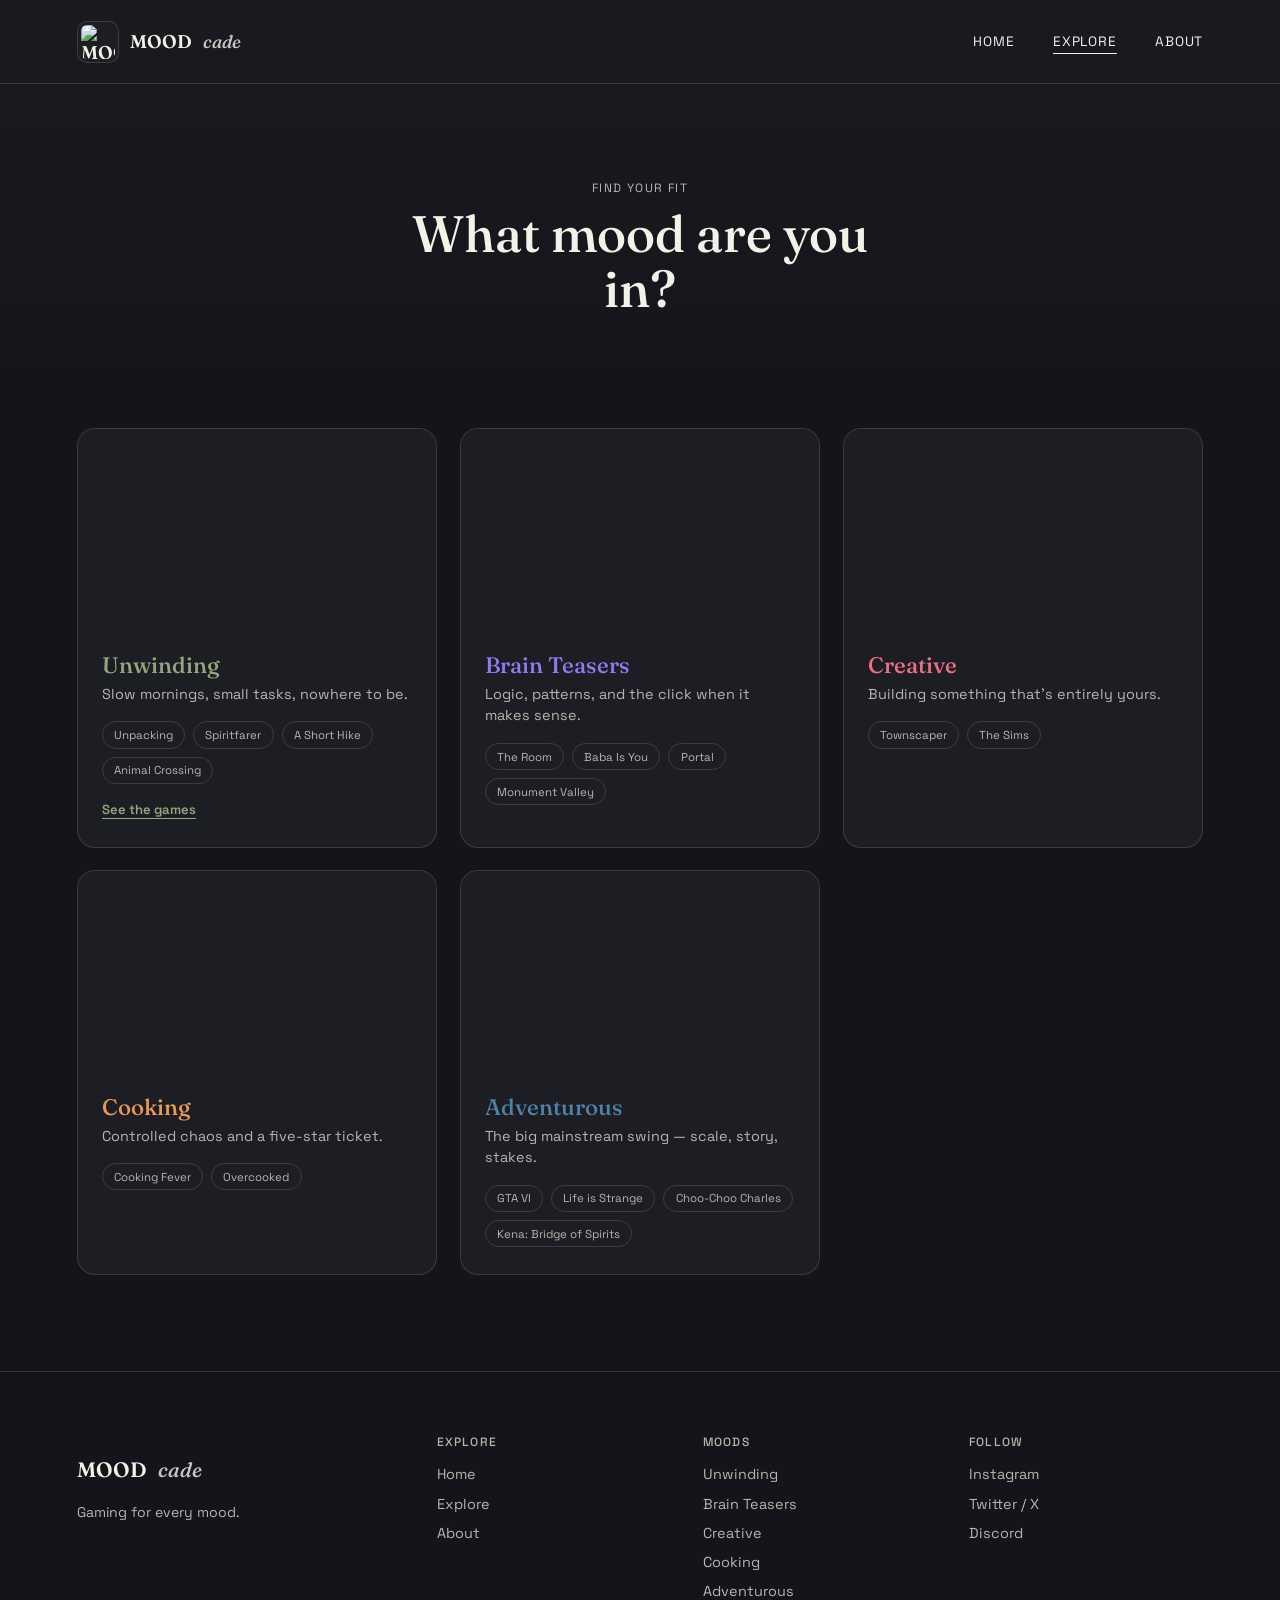
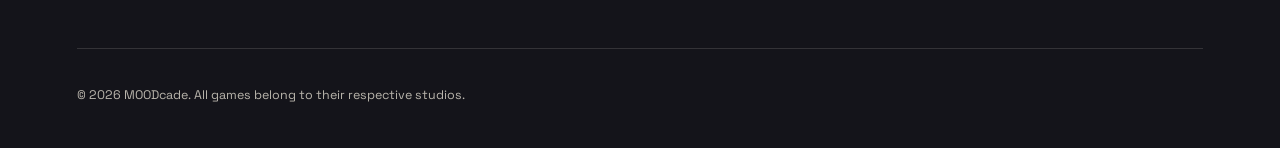
==== categories.html @ bcb3ae20 "some changes" ====
<!DOCTYPE html>
<html lang="en">
<head>
<meta charset="UTF-8">
<meta name="viewport" content="width=device-width, initial-scale=1.0">
<title>Explore — MOODcade</title>
<link rel="stylesheet" href="styles.css">
</head>
<body>

  <nav class="nav">
    <div class="nav__bg"></div>
    <div class="nav__content">
      <a href="index.html" class="brand">
        <img src="images/logo-cat.png" alt="MOODcade" class="brand-mark">
        MOOD<span>cade</span>
      </a>
      <ul class="nav__links">
        <li><a href="index.html">Home</a></li>
        <li><a href="categories.html" aria-current="page">Explore</a></li>
        <li><a href="index.html#about">About</a></li>
      </ul>
    </div>
  </nav>

  <header class="page-head">
    <div class="page-head__media"></div>
    <div class="page-head__scrim"></div>
    <div class="page-head__inner">
      <p class="page-head__eyebrow">Find your fit</p>
      <h1>What mood are you in?</h1>
    </div>
  </header>

  <main class="mood-grid">

    <article class="mood-card" id="cozy">
      <div class="mood-card__media"></div>
      <div class="mood-card__body">
        <h2>Unwinding</h2>
        <p>Slow mornings, small tasks, nowhere to be.</p>
        <ul class="mood-card__games">
          <li>Unpacking</li>
          <li>Spiritfarer</li>
          <li>A Short Hike</li>
          <li>Animal Crossing</li>
        </ul>
        <a href="game-details.html" class="mood-card__link">See the games</a>
      </div>
    </article>

    <article class="mood-card mood-card--puzzle" id="puzzle">
      <div class="mood-card__media"></div>
      <div class="mood-card__body">
        <h2>Brain Teasers</h2>
        <p>Logic, patterns, and the click when it makes sense.</p>
        <ul class="mood-card__games">
          <li>The Room</li>
          <li>Baba Is You</li>
          <li>Portal</li>
          <li>Monument Valley</li>
        </ul>
      </div>
    </article>

    <article class="mood-card mood-card--create" id="create">
      <div class="mood-card__media"></div>
      <div class="mood-card__body">
        <h2>Creative</h2>
        <p>Building something that's entirely yours.</p>
        <ul class="mood-card__games">
          <li>Townscaper</li>
          <li>The Sims</li>
        </ul>
      </div>
    </article>

    <article class="mood-card mood-card--cook" id="cook">
      <div class="mood-card__media"></div>
      <div class="mood-card__body">
        <h2>Cooking</h2>
        <p>Controlled chaos and a five-star ticket.</p>
        <ul class="mood-card__games">
          <li>Cooking Fever</li>
          <li>Overcooked</li>
        </ul>
      </div>
    </article>

    <article class="mood-card mood-card--adventure" id="adventure">
      <div class="mood-card__media"></div>
      <div class="mood-card__body">
        <h2>Adventurous</h2>
        <p>The big mainstream swing — scale, story, stakes.</p>
        <ul class="mood-card__games">
          <li>GTA VI</li>
          <li>Life is Strange</li>
          <li>Choo-Choo Charles</li>
          <li>Kena: Bridge of Spirits</li>
        </ul>
      </div>
    </article>

  </main>

  <footer class="footer">
    <div class="footer__top">
      <div class="footer__brand">
        <p class="brand brand--footer">MOOD<span>cade</span></p>
        <p class="footer__tag">Gaming for every mood.</p>
      </div>

      <div class="footer__col">
        <h4>Explore</h4>
        <a href="index.html">Home</a>
        <a href="categories.html">Explore</a>
        <a href="index.html#about">About</a>
      </div>

      <div class="footer__col">
        <h4>Moods</h4>
        <a href="#cozy">Unwinding</a>
        <a href="#puzzle">Brain Teasers</a>
        <a href="#create">Creative</a>
        <a href="#cook">Cooking</a>
        <a href="#adventure">Adventurous</a>
      </div>

      <div class="footer__col">
        <h4>Follow</h4>
        <a href="#">Instagram</a>
        <a href="#">Twitter / X</a>
        <a href="#">Discord</a>
      </div>
    </div>

    <div class="footer__bottom">
      <p>&copy; 2026 MOODcade. All games belong to their respective studios.</p>
    </div>
  </footer>

</body>
</html>
---- styles.css ----
@import url('https://fonts.googleapis.com/css2?family=Fraunces:ital,opsz,wght@0,9..144,300;0,9..144,500;0,9..144,600;1,9..144,500&family=Space+Grotesk:wght@400;500;600;700&display=swap');

:root {
  --ink: #F4F1E9;
  --ink-dim: #B9B5AC;
  --void: #14141A;
  --void-soft: #1D1D24;
  --line: rgba(244, 241, 233, 0.14);

  --cozy: #93A67E;
  --puzzle: #8C7CF0;
  --create: #EE6E86;
  --cook: #E69A56;
  --adventure: #4F82A6;

  --radius: 18px;
  --ease: cubic-bezier(0.22, 1, 0.36, 1);
}

* { box-sizing: border-box; }

html { scroll-behavior: smooth; }

body {
  margin: 0;
  background: var(--void);
  color: var(--ink);
  font-family: 'Space Grotesk', sans-serif;
  -webkit-font-smoothing: antialiased;
}

h1, h2, h3, h4 {
  font-family: 'Fraunces', serif;
  font-weight: 500;
  line-height: 1.08;
  margin: 0;
}

a { color: inherit; text-decoration: none; }

a:focus-visible, [tabindex]:focus-visible {
  outline: 2px solid var(--ink);
  outline-offset: 4px;
  border-radius: 4px;
}

@media (prefers-reduced-motion: reduce) {
  *, *::before, *::after {
    animation-duration: 0.001ms !important;
    animation-iteration-count: 1 !important;
    scroll-behavior: auto !important;
  }
}

/* =====================================================
   BACKGROUND IMAGES — how this works on every section below

   Each banner (nav, hero, page header) is built from two parts:
     1. the section itself, which always has a solid color, so it
        looks finished with nothing added
     2. a small empty div inside it (.nav__bg, .hero__media,
        .page-head__media) that holds a background-image rule

   OPTION A — plain color, no photo:
     Delete that empty div from the HTML. The section keeps its
     solid background and still looks intentional.

   OPTION B — with a photo:
     Keep the div, and just point the background-image rule at
     your file, e.g. background-image: url('images/hero.jpg');
     Sizing is already handled (background-size: cover), so any
     photo dimensions will fill the space cleanly.
   ===================================================== */

/* ---------- nav ---------- */
.nav {
  position: fixed;
  top: 0; left: 0; right: 0;
  z-index: 100;
  height: 84px;
  background: var(--void-soft);
  border-bottom: 1px solid var(--line);
}

.nav__bg {
  position: absolute;
  inset: 0;
  background-size: cover;
  background-position: center;
  /* background-image: url('images/nav-bg.jpg'); */
}

.nav__content {
  position: relative;
  z-index: 1;
  height: 100%;
  display: flex;
  align-items: center;
  justify-content: space-between;
  padding: 0 6vw;
  background: linear-gradient(180deg, rgba(20,20,26,0.35), rgba(20,20,26,0.55));
}

.brand {
  font-family: 'Fraunces', serif;
  font-size: 1.15rem;
  font-weight: 600;
  display: flex;
  align-items: center;
  gap: 0.7rem;
}
.brand span { font-style: italic; font-weight: 500; opacity: 0.8; }
.brand--footer { font-size: 1.3rem; }

.brand-mark {
  width: 42px;
  height: 42px;
  object-fit: contain;
  object-position: center;
  background: var(--void-soft);
  border: 1px solid var(--line);
  border-radius: 10px;
  padding: 3px;
}

.nav__links {
  display: flex;
  gap: 2.4rem;
  list-style: none;
  margin: 0;
  padding: 0;
  font-size: 0.85rem;
  letter-spacing: 0.06em;
  text-transform: uppercase;
}

.nav__links a { position: relative; padding-bottom: 4px; }
.nav__links a::after {
  content: '';
  position: absolute;
  left: 0; bottom: 0;
  width: 0; height: 1px;
  background: currentColor;
  transition: width 0.35s var(--ease);
}
.nav__links a:hover::after,
.nav__links a[aria-current]::after { width: 100%; }

@media (max-width: 640px) {
  .nav__links { gap: 1.1rem; font-size: 0.68rem; }
}

/* ---------- hero (index.html only) ---------- */
.hero {
  position: relative;
  min-height: 100vh;
  display: flex;
  align-items: center;
  padding-top: 84px;
  overflow: hidden;
  background: var(--void-soft);
}

.hero__media {
  position: absolute;
  inset: 0;
  background-size: cover;
  background-position: center;
  /* background-image: url('images/hero-bg.jpg'); */
}

.hero__scrim {
  position: absolute;
  inset: 0;
  background: linear-gradient(180deg, rgba(20,20,26,0.35) 0%, rgba(20,20,26,0.55) 55%, rgba(20,20,26,0.92) 100%);
}

.hero__inner {
  position: relative;
  z-index: 1;
  width: 100%;
  padding: 4rem 6vw 3rem;
}

.hero__eyebrow {
  font-size: 0.8rem;
  letter-spacing: 0.14em;
  text-transform: uppercase;
  color: var(--ink-dim);
  margin: 0 0 1rem;
}

.hero__title {
  font-size: clamp(2.6rem, 6vw, 5rem);
  margin-bottom: 2.6rem;
}

.hero__title em {
  font-style: italic;
  font-weight: 500;
  background: linear-gradient(90deg, var(--cozy), var(--puzzle), var(--create), var(--cook), var(--adventure));
  -webkit-background-clip: text;
  background-clip: text;
  color: transparent;
}

.hero__cta {
  display: inline-block;
  margin-top: 2.4rem;
  padding: 0.9rem 1.8rem;
  border-radius: 999px;
  background: var(--ink);
  color: var(--void);
  font-size: 0.9rem;
  font-weight: 600;
  transition: transform 0.3s var(--ease);
}
.hero__cta:hover { transform: translateY(-2px); }

/* ---------- trending strip (index.html) ---------- */
.marquee { overflow: hidden; }

.marquee__label {
  font-size: 0.72rem;
  letter-spacing: 0.1em;
  text-transform: uppercase;
  color: var(--ink-dim);
  margin: 0 0 0.9rem;
}

.marquee__track {
  display: flex;
  width: max-content;
  animation: scroll-marquee 28s linear infinite;
}

.marquee:hover .marquee__track { animation-play-state: paused; }

.marquee__row {
  display: flex;
  gap: 1rem;
  padding-right: 1rem;
}

.marquee__card {
  flex: 0 0 auto;
  width: clamp(140px, 16vw, 200px);
  aspect-ratio: 2 / 3;
  border-radius: 12px;
  border: 1px solid var(--line);
  background-size: cover;
  background-position: center;
  background-color: var(--void-soft);
  transition: transform 0.3s var(--ease);
}
.marquee__card:hover { transform: translateY(-6px); }

/* one photo per trending card — the duplicated row shares the same
   five images so the loop is seamless */
.marquee__card:nth-child(1),
.marquee__card:nth-child(6)  { background-image: url('images/trending-1.jpg'); }
.marquee__card:nth-child(2),
.marquee__card:nth-child(7)  { background-image: url('images/trending-2.jpg'); }
.marquee__card:nth-child(3),
.marquee__card:nth-child(8)  { background-image: url('images/trending-3.jpg'); }
.marquee__card:nth-child(4),
.marquee__card:nth-child(9)  { background-image: url('images/trending-4.jpg'); }
.marquee__card:nth-child(5),
.marquee__card:nth-child(10) { background-image: url('images/trending-5.jpg'); }

@keyframes scroll-marquee {
  from { transform: translateX(0); }
  to   { transform: translateX(-50%); }
}

/* ---------- about (index.html) ---------- */
.about {
  max-width: 640px;
  margin: 0 auto;
  padding: 6rem 6vw;
  text-align: center;
}
.about h2 { font-size: clamp(1.8rem, 3.6vw, 2.6rem); margin-bottom: 1rem; }
.about p { color: var(--ink-dim); line-height: 1.65; }

/* ---------- page header (categories.html, game-details.html) ---------- */
.page-head {
  position: relative;
  overflow: hidden;
  padding-top: 84px;
  background: var(--void-soft);
}

.page-head__media {
  position: absolute;
  inset: 0;
  background-size: cover;
  background-position: center;
  /* background-image: url('images/categories-bg.jpg'); */
}

.page-head__scrim {
  position: absolute;
  inset: 0;
  background: linear-gradient(180deg, rgba(20,20,26,0.4) 0%, rgba(20,20,26,0.85) 100%);
}

.page-head__inner {
  position: relative;
  z-index: 1;
  max-width: 640px;
  margin: 0 auto;
  padding: 6rem 6vw 3rem;
  text-align: center;
}

.page-head__eyebrow {
  font-size: 0.75rem;
  letter-spacing: 0.12em;
  text-transform: uppercase;
  color: var(--ink-dim);
  margin: 0 0 0.6rem;
}
.page-head__eyebrow a { text-decoration: underline; text-underline-offset: 3px; }

.page-head h1 { font-size: clamp(2rem, 4.4vw, 3.2rem); }

.page-head__sub {
  margin-top: 0.9rem;
  color: var(--ink-dim);
  line-height: 1.6;
}

/* ---------- mood cards (categories.html) ---------- */
.mood-grid {
  padding: 4rem 6vw 6rem;
  max-width: 1280px;
  margin: 0 auto;
  display: grid;
  grid-template-columns: repeat(auto-fit, minmax(300px, 1fr));
  gap: 1.4rem;
}

.mood-card {
  --tint: var(--cozy);
  border: 1px solid var(--line);
  border-radius: var(--radius);
  overflow: hidden;
  background: var(--void-soft);
  transition: transform 0.4s var(--ease), border-color 0.4s var(--ease);
}
.mood-card:hover { transform: translateY(-6px); border-color: var(--tint); }

.mood-card--puzzle    { --tint: var(--puzzle); }
.mood-card--create    { --tint: var(--create); }
.mood-card--cook      { --tint: var(--cook); }
.mood-card--adventure { --tint: var(--adventure); }
.mood-card--wide { grid-column: 1 / -1; }

.mood-card__media {
  aspect-ratio: 16 / 9;
  background-size: cover;
  background-position: center;
  background-color: var(--void-soft);
}

/* one cover photo per mood — swap the file names for your own */
#cozy .mood-card__media      { background-image: url('images/mood-cozy.jpg'); }
#puzzle .mood-card__media    { background-image: url('images/mood-puzzle.jpg'); }
#create .mood-card__media    { background-image: url('images/mood-create.jpg'); }
#cook .mood-card__media      { background-image: url('images/mood-cook.jpg'); }
#adventure .mood-card__media { background-image: url('images/mood-adventure.jpg'); }

.mood-card__body { padding: 1.4rem 1.5rem 1.7rem; }

.mood-card__body h2 {
  font-size: 1.4rem;
  color: var(--tint);
  margin-bottom: 0.4rem;
}

.mood-card__body p {
  margin: 0 0 1rem;
  color: var(--ink-dim);
  font-size: 0.9rem;
  line-height: 1.5;
}

.mood-card__games {
  list-style: none;
  margin: 0;
  padding: 0;
  display: flex;
  flex-wrap: wrap;
  gap: 0.5rem;
}

.mood-card__games li {
  font-size: 0.72rem;
  padding: 0.35rem 0.7rem;
  border-radius: 999px;
  border: 1px solid var(--line);
  color: var(--ink-dim);
}

.mood-card__link {
  display: inline-block;
  margin-top: 1.1rem;
  font-size: 0.82rem;
  font-weight: 600;
  color: var(--tint);
  border-bottom: 1px solid currentColor;
}

/* ---------- game detail list (game-details.html) ---------- */
.game-list {
  max-width: 900px;
  margin: 0 auto;
  padding: 4rem 6vw 6rem;
  display: flex;
  flex-direction: column;
  gap: 2.6rem;
}

.game-detail {
  display: grid;
  grid-template-columns: 260px 1fr;
  gap: 2rem;
  align-items: start;
  padding-bottom: 2.6rem;
  border-bottom: 1px solid var(--line);
}

.game-detail:last-child { border-bottom: none; }

.game-detail__art {
  aspect-ratio: 3 / 4;
  border-radius: var(--radius);
  background-size: cover;
  background-position: center;
  background-color: var(--void-soft);
  border: 1px solid var(--line);
}

/* swap these file names for your own cover art, one per game */
.game-list .game-detail:nth-child(1) .game-detail__art { background-image: url('images/unpacking.jpg'); }
.game-list .game-detail:nth-child(2) .game-detail__art { background-image: url('images/spiritfarer.jpg'); }
.game-list .game-detail:nth-child(3) .game-detail__art { background-image: url('images/a-short-hike.jpg'); }
.game-list .game-detail:nth-child(4) .game-detail__art { background-image: url('images/animal-crossing.jpg'); }

.game-detail__body h2 { font-size: 1.6rem; margin-bottom: 0.7rem; }

.game-detail__desc {
  color: var(--ink-dim);
  line-height: 1.65;
  margin: 0 0 1.1rem;
  max-width: 55ch;
}

.game-detail__meta {
  list-style: none;
  margin: 0 0 1.4rem;
  padding: 0;
  display: flex;
  flex-wrap: wrap;
  gap: 0.5rem;
}

.game-detail__meta li {
  font-size: 0.75rem;
  padding: 0.35rem 0.75rem;
  border-radius: 999px;
  border: 1px solid var(--line);
  color: var(--ink-dim);
}

.game-detail__download {
  display: inline-block;
  padding: 0.8rem 1.6rem;
  border-radius: 999px;
  background: var(--cozy);
  color: var(--void);
  font-size: 0.85rem;
  font-weight: 600;
  transition: transform 0.3s var(--ease);
}
.game-detail__download:hover { transform: translateY(-2px); }

@media (max-width: 640px) {
  .game-detail { grid-template-columns: 1fr; }
  .game-detail__art { max-width: 220px; }
}

/* ---------- footer (all pages) ---------- */
.footer {
  border-top: 1px solid var(--line);
  padding: 4rem 6vw 2rem;
}

.footer__top {
  display: grid;
  grid-template-columns: 1.4fr 1fr 1fr 1fr;
  gap: 2rem;
  max-width: 1280px;
  margin: 0 auto 3rem;
}

.footer__tag { color: var(--ink-dim); font-size: 0.88rem; margin-top: 0.5rem; }

.footer__col { display: flex; flex-direction: column; gap: 0.7rem; }
.footer__col h4 {
  font-family: 'Space Grotesk', sans-serif;
  font-size: 0.75rem;
  letter-spacing: 0.1em;
  text-transform: uppercase;
  color: var(--ink-dim);
  margin-bottom: 0.3rem;
}
.footer__col a { font-size: 0.9rem; color: var(--ink-dim); transition: color 0.25s var(--ease); }
.footer__col a:hover { color: var(--ink); }

.footer__bottom {
  max-width: 1280px;
  margin: 0 auto;
  padding-top: 1.6rem;
  border-top: 1px solid var(--line);
  font-size: 0.78rem;
  color: var(--ink-dim);
}

@media (max-width: 780px) {
  .footer__top { grid-template-columns: 1fr 1fr; }
}
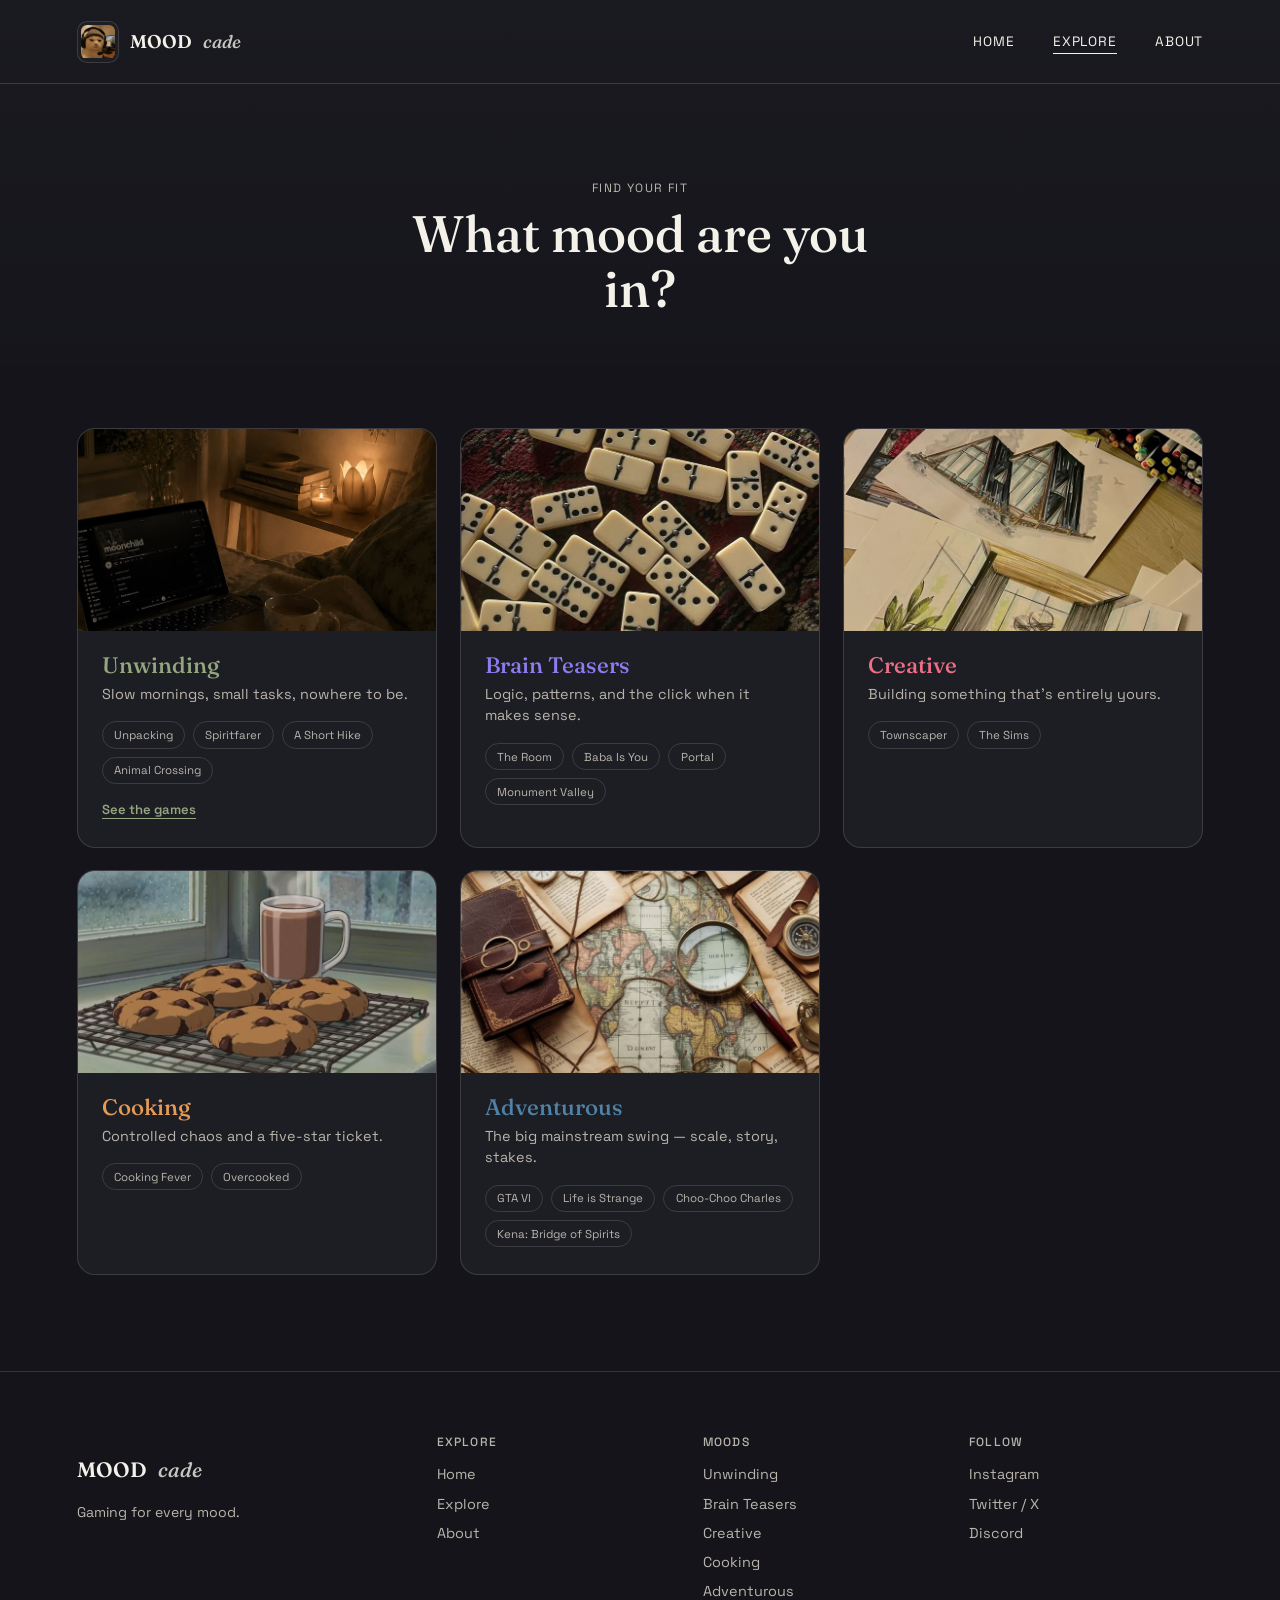
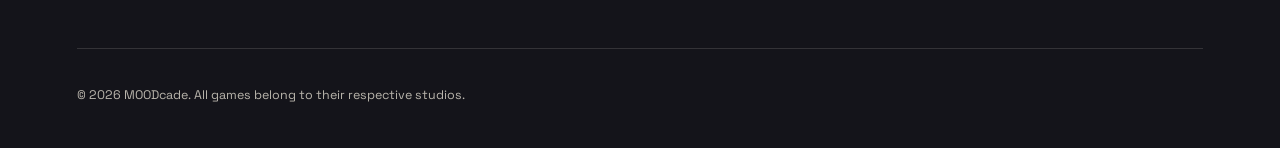
==== commit 2cefc1ef: "itty bittu changes" ====
--- a/categories.html
+++ b/categories.html
@@ -12,7 +12,7 @@
     <div class="nav__bg"></div>
     <div class="nav__content">
       <a href="index.html" class="brand">
-        <img src="images/logo-cat.png" alt="MOODcade" class="brand-mark">
+        <img src="images/19.jpg" alt="MOODcade" class="brand-mark">
         MOOD<span>cade</span>
       </a>
       <ul class="nav__links">
--- a/styles.css
+++ b/styles.css
@@ -52,25 +52,6 @@
   }
 }
 
-/* =====================================================
-   BACKGROUND IMAGES — how this works on every section below
-
-   Each banner (nav, hero, page header) is built from two parts:
-     1. the section itself, which always has a solid color, so it
-        looks finished with nothing added
-     2. a small empty div inside it (.nav__bg, .hero__media,
-        .page-head__media) that holds a background-image rule
-
-   OPTION A — plain color, no photo:
-     Delete that empty div from the HTML. The section keeps its
-     solid background and still looks intentional.
-
-   OPTION B — with a photo:
-     Keep the div, and just point the background-image rule at
-     your file, e.g. background-image: url('images/hero.jpg');
-     Sizing is already handled (background-size: cover), so any
-     photo dimensions will fill the space cleanly.
-   ===================================================== */
 
 /* ---------- nav ---------- */
 .nav {
@@ -166,7 +147,7 @@
   inset: 0;
   background-size: cover;
   background-position: center;
-  /* background-image: url('images/hero-bg.jpg'); */
+  background-color: rgb(16, 16, 40); 
 }
 
 .hero__scrim {
@@ -248,7 +229,7 @@
   aspect-ratio: 2 / 3;
   border-radius: 12px;
   border: 1px solid var(--line);
-  background-size: cover;
+  background-size: contain;
   background-position: center;
   background-color: var(--void-soft);
   transition: transform 0.3s var(--ease);
@@ -258,15 +239,15 @@
 /* one photo per trending card — the duplicated row shares the same
    five images so the loop is seamless */
 .marquee__card:nth-child(1),
-.marquee__card:nth-child(6)  { background-image: url('images/trending-1.jpg'); }
+.marquee__card:nth-child(6)  { background-image: url('images/111.jpg'); }
 .marquee__card:nth-child(2),
-.marquee__card:nth-child(7)  { background-image: url('images/trending-2.jpg'); }
+.marquee__card:nth-child(7)  { background-image: url('images/112.jpg'); }
 .marquee__card:nth-child(3),
-.marquee__card:nth-child(8)  { background-image: url('images/trending-3.jpg'); }
+.marquee__card:nth-child(8)  { background-image: url('images/113.jpg'); }
 .marquee__card:nth-child(4),
-.marquee__card:nth-child(9)  { background-image: url('images/trending-4.jpg'); }
+.marquee__card:nth-child(9)  { background-image: url('images/114.jpg'); }
 .marquee__card:nth-child(5),
-.marquee__card:nth-child(10) { background-image: url('images/trending-5.jpg'); }
+.marquee__card:nth-child(10) { background-image: url('images/115.jpg'); }
 
 @keyframes scroll-marquee {
   from { transform: translateX(0); }
@@ -365,11 +346,11 @@
 }
 
 /* one cover photo per mood — swap the file names for your own */
-#cozy .mood-card__media      { background-image: url('images/mood-cozy.jpg'); }
-#puzzle .mood-card__media    { background-image: url('images/mood-puzzle.jpg'); }
-#create .mood-card__media    { background-image: url('images/mood-create.jpg'); }
-#cook .mood-card__media      { background-image: url('images/mood-cook.jpg'); }
-#adventure .mood-card__media { background-image: url('images/mood-adventure.jpg'); }
+#cozy .mood-card__media      { background-image: url('images/16.jpg'); }
+#puzzle .mood-card__media    { background-image: url('images/17.jpg'); }
+#create .mood-card__media    { background-image: url('images/7.jpg'); }
+#cook .mood-card__media      { background-image: url('images/9.jpg'); }
+#adventure .mood-card__media { background-image: url('images/13.jpg'); }
 
 .mood-card__body { padding: 1.4rem 1.5rem 1.7rem; }
 
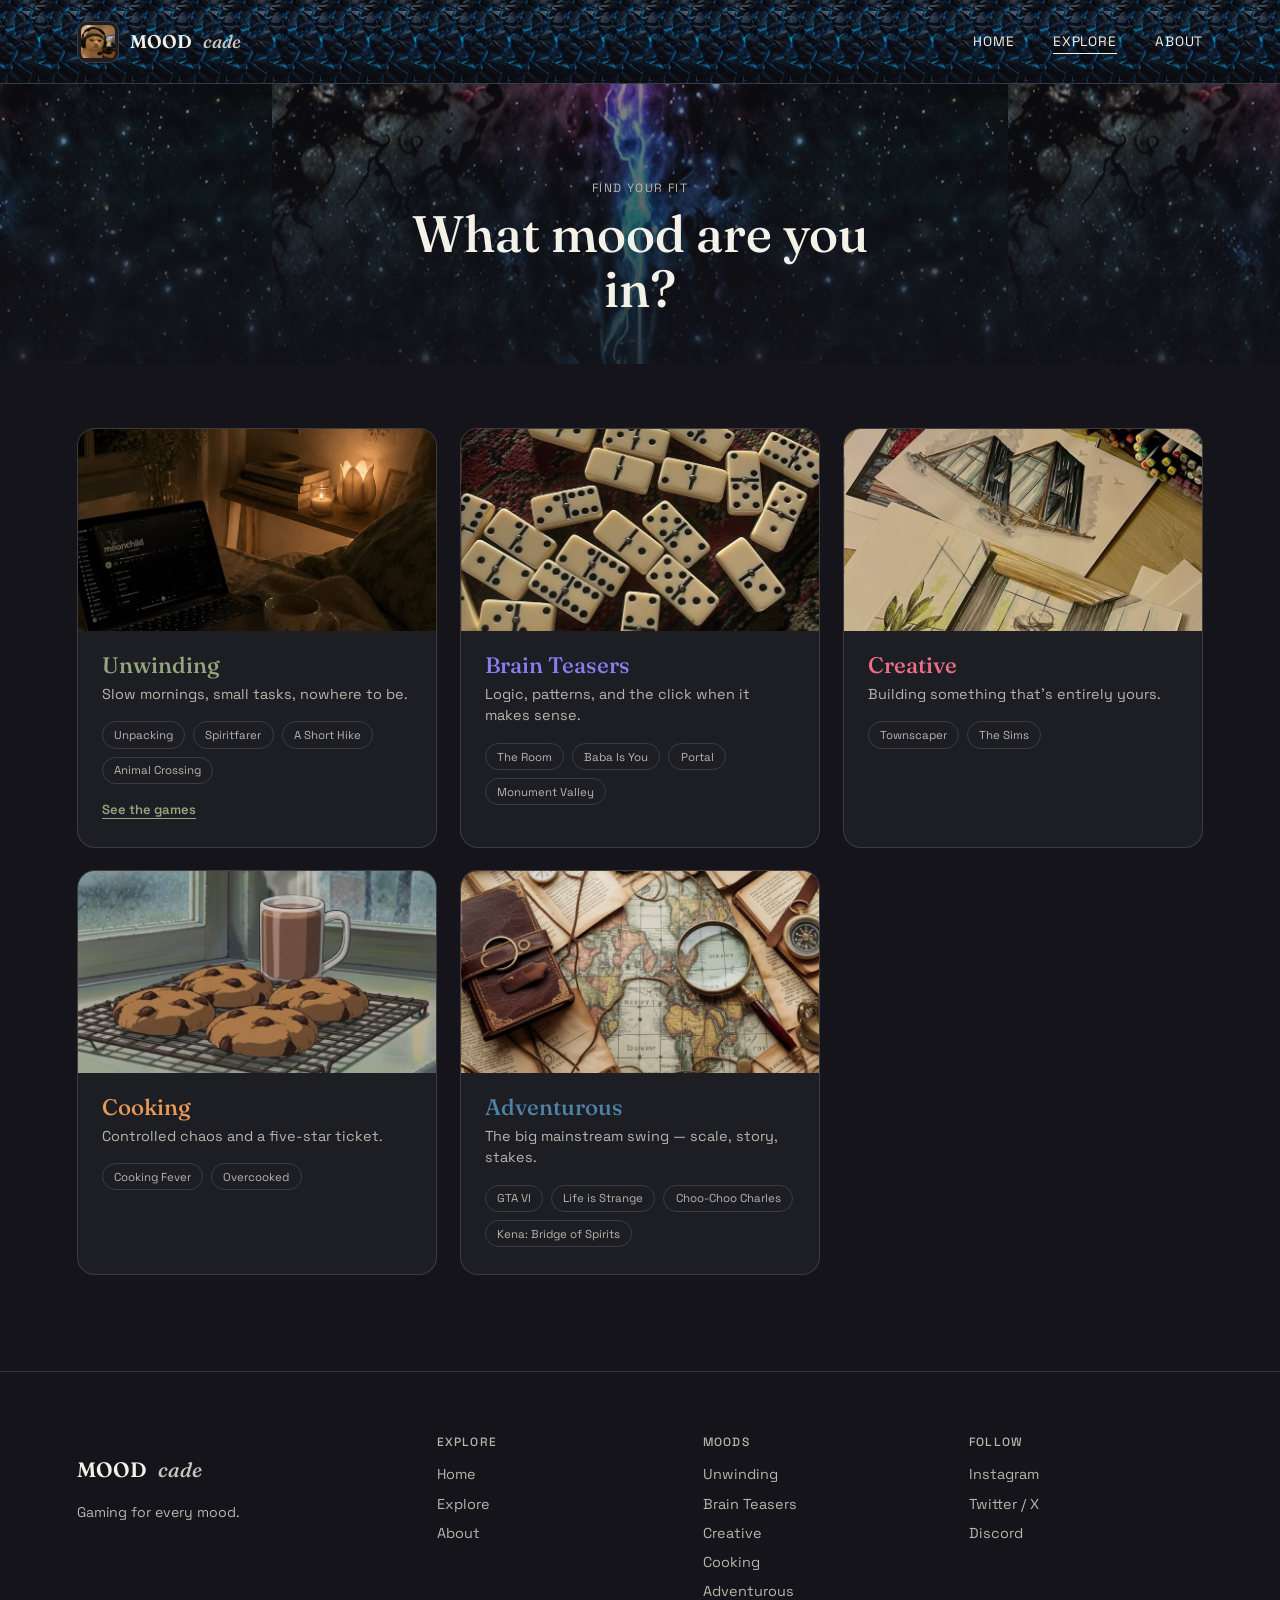
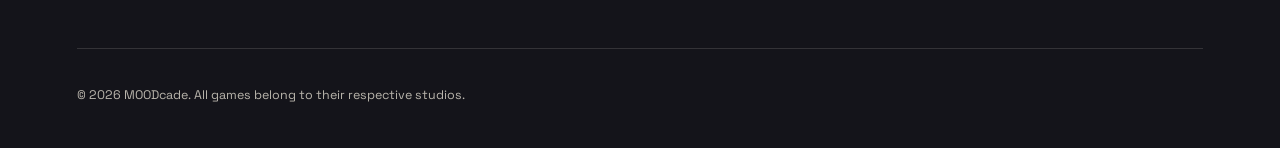
==== commit 80ef3ad0: "background changes made" ====
--- a/categories.html
+++ b/categories.html
@@ -6,7 +6,7 @@
 <title>Explore — MOODcade</title>
 <link rel="stylesheet" href="styles.css">
 </head>
-<body>
+<body></body>
 
   <nav class="nav">
     <div class="nav__bg"></div>
@@ -24,7 +24,7 @@
   </nav>
 
   <header class="page-head">
-    <div class="page-head__media"></div>
+    <div class="page-head__media" style="background-image:url('images/53.jpg'); background-size: auto; background-position: center;"></div>
     <div class="page-head__scrim"></div>
     <div class="page-head__inner">
       <p class="page-head__eyebrow">Find your fit</p>
@@ -36,7 +36,7 @@
 
     <article class="mood-card" id="cozy">
       <div class="mood-card__media"></div>
-      <div class="mood-card__body">
+      <div class="mood-card__body" style>
         <h2>Unwinding</h2>
         <p>Slow mornings, small tasks, nowhere to be.</p>
         <ul class="mood-card__games">
--- a/styles.css
+++ b/styles.css
@@ -27,13 +27,14 @@
   color: var(--ink);
   font-family: 'Space Grotesk', sans-serif;
   -webkit-font-smoothing: antialiased;
-}
+  
 
 h1, h2, h3, h4 {
   font-family: 'Fraunces', serif;
   font-weight: 500;
   line-height: 1.08;
   margin: 0;
+
 }
 
 a { color: inherit; text-decoration: none; }
@@ -66,9 +67,9 @@
 .nav__bg {
   position: absolute;
   inset: 0;
-  background-size: cover;
+  background-size: contain;
   background-position: center;
-  /* background-image: url('images/nav-bg.jpg'); */
+  background-image: url('images/52.jpg'); 
 }
 
 .nav__content {
@@ -145,9 +146,11 @@
 .hero__media {
   position: absolute;
   inset: 0;
-  background-size: cover;
+  
   background-position: center;
-  background-color: rgb(16, 16, 40); 
+   
+  background-image: url('images/14.jpg');
+  background-size: contain;
 }
 
 .hero__scrim {
@@ -227,8 +230,8 @@
   flex: 0 0 auto;
   width: clamp(140px, 16vw, 200px);
   aspect-ratio: 2 / 3;
-  border-radius: 12px;
-  border: 1px solid var(--line);
+  border-radius: 20px;
+  border: 5px solid black;
   background-size: contain;
   background-position: center;
   background-color: var(--void-soft);
@@ -239,7 +242,7 @@
 /* one photo per trending card — the duplicated row shares the same
    five images so the loop is seamless */
 .marquee__card:nth-child(1),
-.marquee__card:nth-child(6)  { background-image: url('images/111.jpg'); }
+.marquee__card:nth-child(6)  { background-image: url('images/111.jpg');}
 .marquee__card:nth-child(2),
 .marquee__card:nth-child(7)  { background-image: url('images/112.jpg'); }
 .marquee__card:nth-child(3),
@@ -432,10 +435,11 @@
 .game-detail__body h2 { font-size: 1.6rem; margin-bottom: 0.7rem; }
 
 .game-detail__desc {
-  color: var(--ink-dim);
+  color: rgb(142, 157, 91);
   line-height: 1.65;
   margin: 0 0 1.1rem;
   max-width: 55ch;
+  text-shadow: 0 2px 8px rgba(0,0,0,0.6);
 }
 
 .game-detail__meta {
